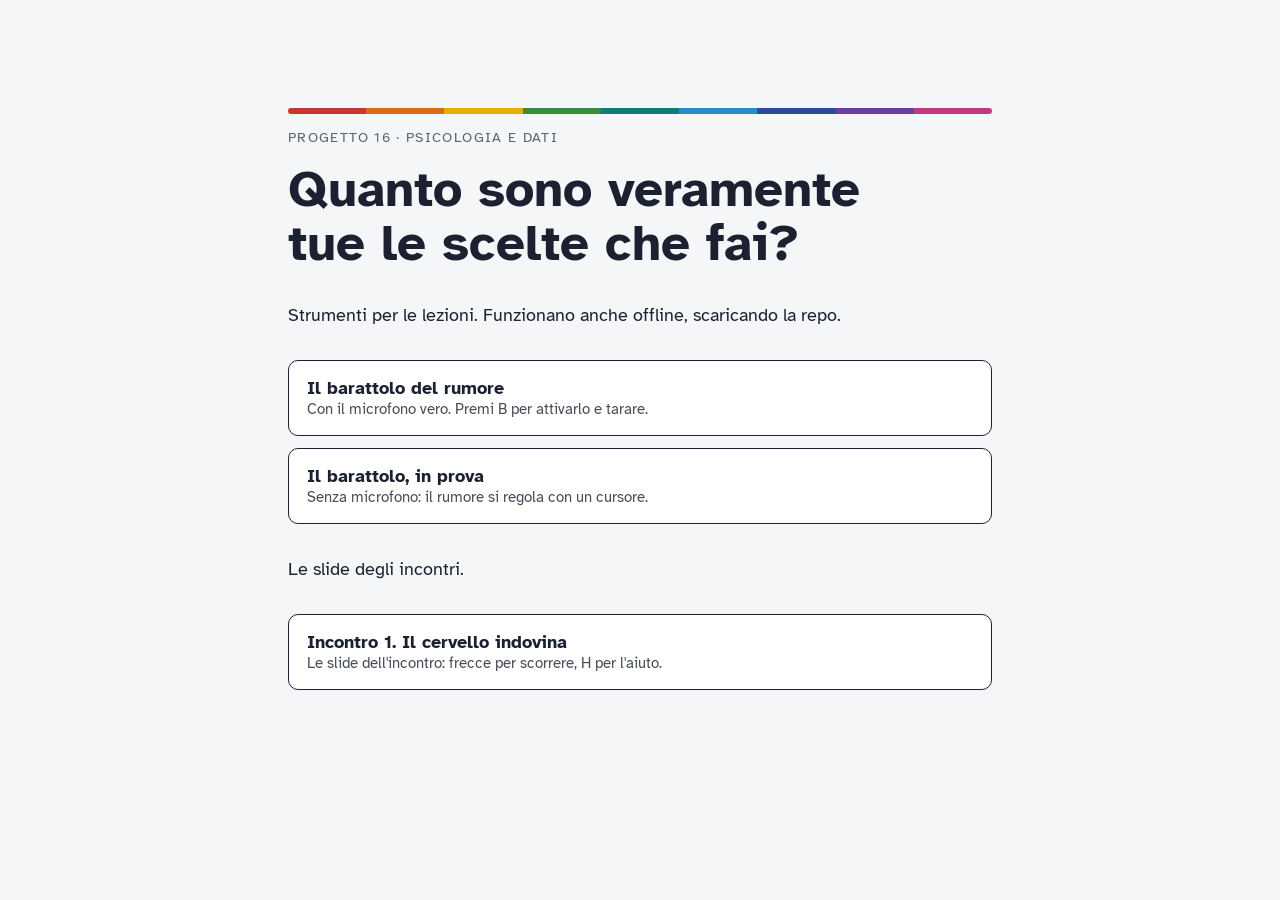
==== index.html @ e58c935a "Sito: slide dell'incontro 1 pubblicate (D-83) Co-Authored-By: Claude Opus 5.5 <noreply@anthropic.com" ====
<!doctype html>
<html lang="it">
<head>
<meta charset="utf-8">
<meta name="viewport" content="width=device-width, initial-scale=1">
<title>Progetto 16</title>
<link rel="stylesheet" href="design/palette.css">
<style>
@font-face{font-family:"Atkinson Hyperlegible";src:url("design/fonts/AtkinsonHyperlegible-Regular.ttf");font-weight:400}
@font-face{font-family:"Atkinson Hyperlegible";src:url("design/fonts/AtkinsonHyperlegible-Bold.ttf");font-weight:700}
body{margin:0;background:var(--p16-carta);color:var(--p16-inchiostro);font-family:var(--p16-font)}
main{max-width:44rem;margin:0 auto;padding:12vh 20px}
.occhiello{font-size:.85rem;letter-spacing:.1em;text-transform:uppercase;color:var(--p16-grigio)}
h1{font-size:clamp(2rem,6vw,3.2rem);line-height:1.05;margin:.3em 0 .6em;text-wrap:balance}
p{font-size:1.1rem;line-height:1.5}
ul{list-style:none;padding:0;display:grid;gap:12px;margin:2rem 0}
a.voce{display:block;padding:16px 18px;border:1.5px solid var(--p16-inchiostro);border-radius:10px;
  color:var(--p16-inchiostro);text-decoration:none;background:var(--p16-bianco)}
a.voce:hover,a.voce:focus-visible{background:var(--p16-inchiostro);color:var(--p16-bianco);outline:none}
a.voce b{display:block;font-size:1.15rem}
a.voce span{font-size:.95rem;opacity:.8}
.strisce{display:flex;height:6px;border-radius:3px;overflow:hidden}
.strisce i{flex:1}
</style>
</head>
<body>
<main>
  <div class="strisce" aria-hidden="true">
    <i style="background:var(--p16-g-rosso)"></i><i style="background:var(--p16-g-arancio)"></i><i style="background:var(--p16-g-giallo)"></i>
    <i style="background:var(--p16-g-verde)"></i><i style="background:var(--p16-g-petrolio)"></i><i style="background:var(--p16-g-azzurro)"></i>
    <i style="background:var(--p16-g-blu)"></i><i style="background:var(--p16-g-viola)"></i><i style="background:var(--p16-g-rosa)"></i>
  </div>
  <p class="occhiello">Progetto 16 · Psicologia e dati</p>
  <h1>Quanto sono veramente tue le scelte che fai?</h1>
  <p>Strumenti per le lezioni. Funzionano anche offline, scaricando la repo.</p>
  <ul>
    <li><a class="voce" href="semaforo/demo.html"><b>Il barattolo del rumore</b><span>Con il microfono vero. Premi B per attivarlo e tarare.</span></a></li>
    <li><a class="voce" href="semaforo/demo.html?simula"><b>Il barattolo, in prova</b><span>Senza microfono: il rumore si regola con un cursore.</span></a></li>
  </ul>
  <p>Le slide degli incontri.</p>
  <ul id="incontri">
    <li><a class="voce" href="incontri/incontro-01/"><b>Incontro 1. Il cervello indovina</b><span>Le slide dell'incontro: frecce per scorrere, H per l'aiuto.</span></a></li>
  </ul>
</main>
</body>
</html>
---- design/palette.css ----
/* Progetto 16. Palette comune (traduzione di palette.json).
   Uso: <link rel="stylesheet" href="../design/palette.css">
   Le slide sono proiettate su sfondo chiaro (carta) con testo inchiostro;
   i colori dei gruppi sono accenti, mai sfondi di testo lungo. */
:root{
  --p16-carta:#F5F6F8;
  --p16-bianco:#FFFFFF;
  --p16-inchiostro:#1B2130;
  --p16-grigio:#5B6475;
  --p16-linea:#D5DAE2;
  --p16-notte:#0D1322;

  --p16-calma:#2FA36B;
  --p16-attenzione:#E3A008;
  --p16-blocco:#D9482B;

  --p16-g-rosso:#C8372D;
  --p16-g-arancio:#DB6A1C;
  --p16-g-giallo:#E2B007;
  --p16-g-verde:#3A8A3E;
  --p16-g-petrolio:#0E7C7B;
  --p16-g-azzurro:#2C8BC9;
  --p16-g-blu:#2E4A9B;
  --p16-g-viola:#6B3FA0;
  --p16-g-rosa:#C2387F;

  --p16-font:"Atkinson Hyperlegible","Atkinson",system-ui,-apple-system,"Segoe UI",sans-serif;
}
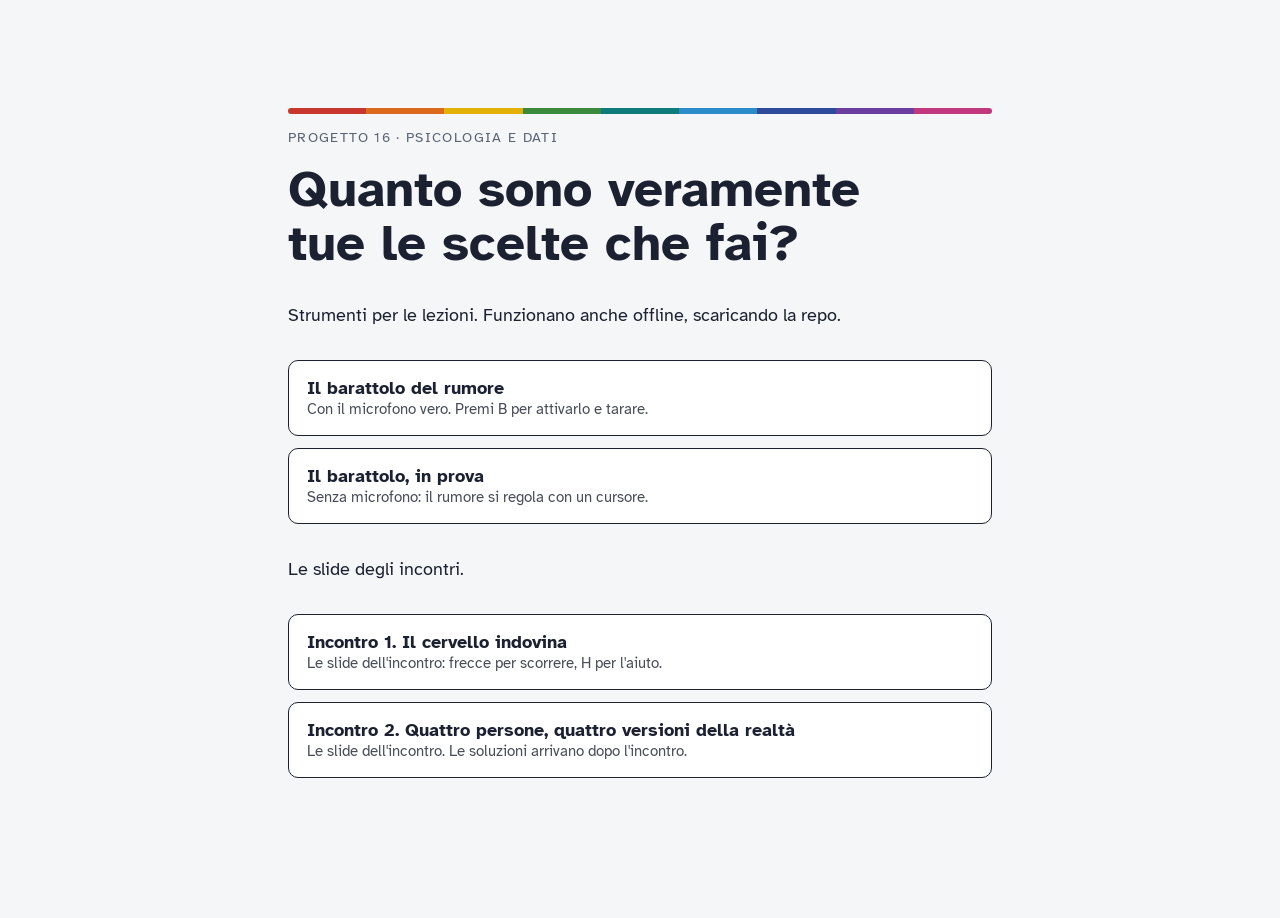
==== commit 1d73b685: "Barattolo: interventi a mano (M, K); parti comuni delle lezioni; incontro 2 senza slide riservate (D" ====
--- a/index.html
+++ b/index.html
@@ -40,6 +40,7 @@
   <p>Le slide degli incontri.</p>
   <ul id="incontri">
     <li><a class="voce" href="incontri/incontro-01/"><b>Incontro 1. Il cervello indovina</b><span>Le slide dell'incontro: frecce per scorrere, H per l'aiuto.</span></a></li>
+    <li><a class="voce" href="incontri/incontro-02/"><b>Incontro 2. Quattro persone, quattro versioni della realtà</b><span>Le slide dell'incontro. Le soluzioni arrivano dopo l'incontro.</span></a></li>
   </ul>
 </main>
 </body>
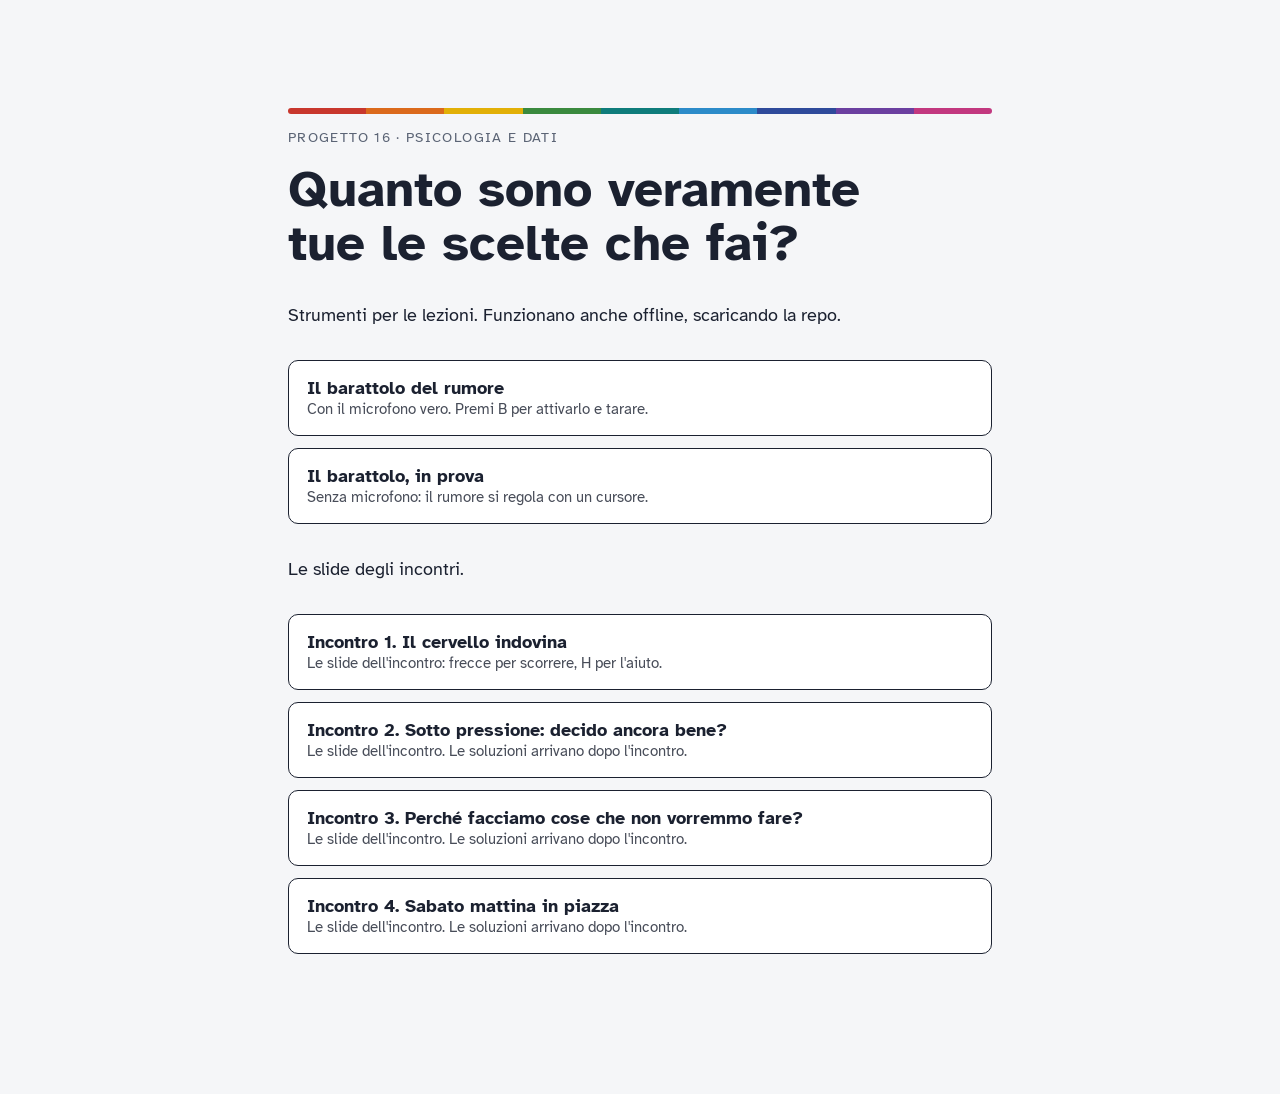
==== commit 8181c8c1: "Incontri 2 (Sotto pressione), 3 e 4 sul sito, senza le slide riservate (D-100, D-101, D-102) Co-Auth" ====
--- a/index.html
+++ b/index.html
@@ -40,7 +40,9 @@
   <p>Le slide degli incontri.</p>
   <ul id="incontri">
     <li><a class="voce" href="incontri/incontro-01/"><b>Incontro 1. Il cervello indovina</b><span>Le slide dell'incontro: frecce per scorrere, H per l'aiuto.</span></a></li>
-    <li><a class="voce" href="incontri/incontro-02/"><b>Incontro 2. Quattro persone, quattro versioni della realtà</b><span>Le slide dell'incontro. Le soluzioni arrivano dopo l'incontro.</span></a></li>
+    <li><a class="voce" href="incontri/incontro-02/"><b>Incontro 2. Sotto pressione: decido ancora bene?</b><span>Le slide dell'incontro. Le soluzioni arrivano dopo l'incontro.</span></a></li>
+    <li><a class="voce" href="incontri/incontro-03/"><b>Incontro 3. Perché facciamo cose che non vorremmo fare?</b><span>Le slide dell'incontro. Le soluzioni arrivano dopo l'incontro.</span></a></li>
+    <li><a class="voce" href="incontri/incontro-04/"><b>Incontro 4. Sabato mattina in piazza</b><span>Le slide dell'incontro. Le soluzioni arrivano dopo l'incontro.</span></a></li>
   </ul>
 </main>
 </body>
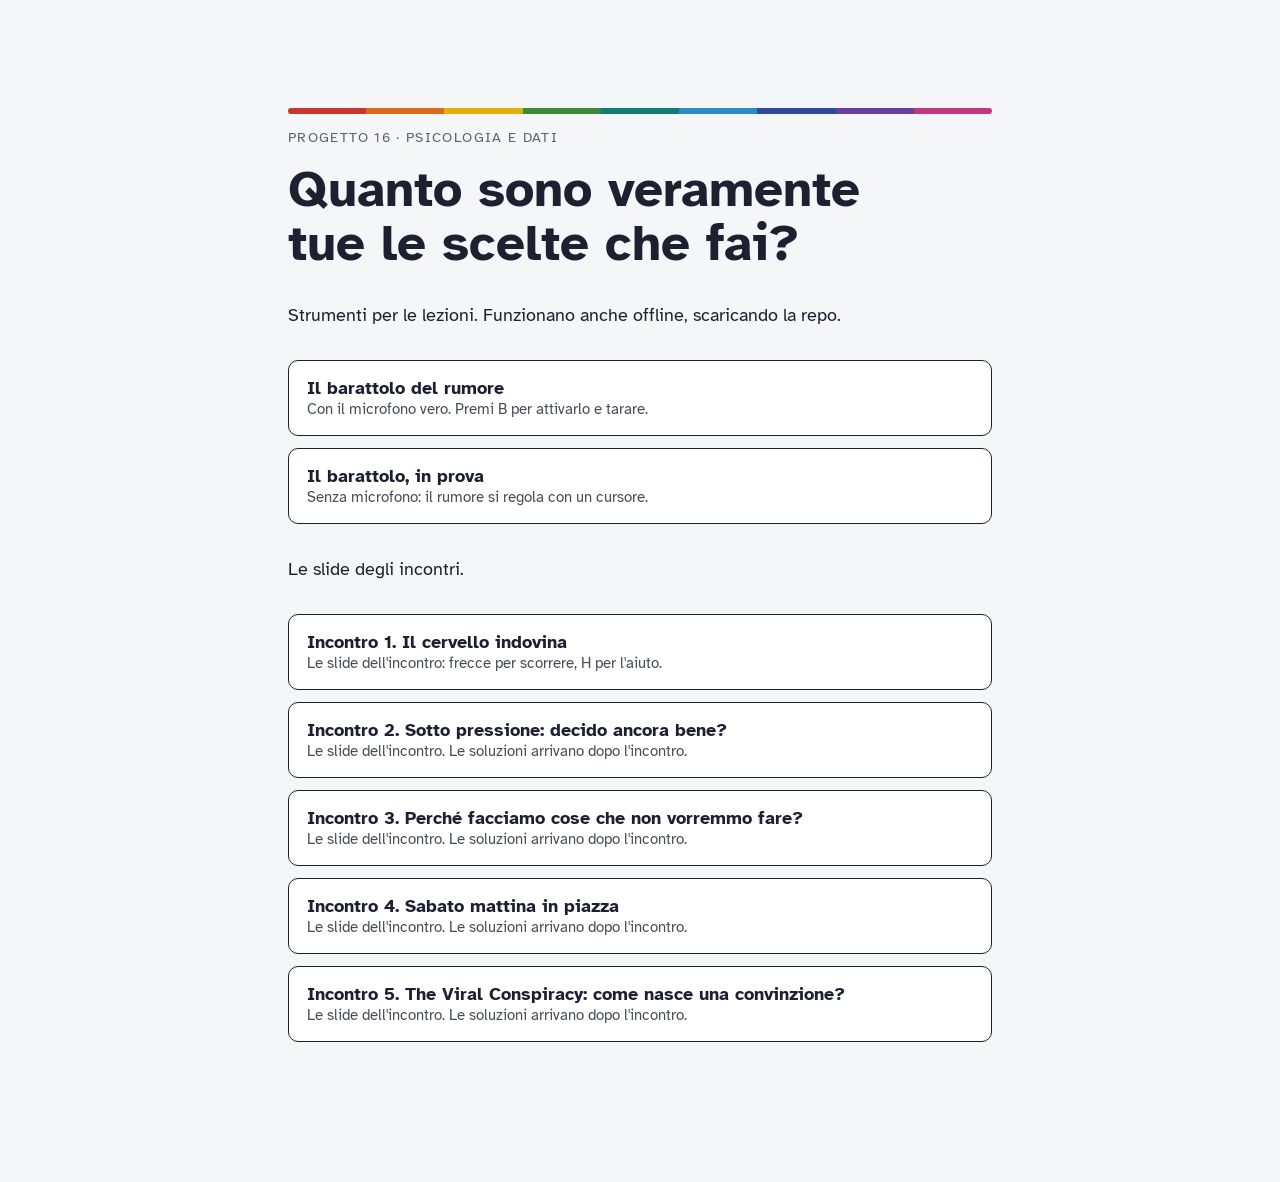
==== commit 0385a917: "Incontri 3, 4 e 5 aggiornati sul sito (D-103 ... D-109), senza le slide riservate; modifica a mano d" ====
--- a/index.html
+++ b/index.html
@@ -43,6 +43,7 @@
     <li><a class="voce" href="incontri/incontro-02/"><b>Incontro 2. Sotto pressione: decido ancora bene?</b><span>Le slide dell'incontro. Le soluzioni arrivano dopo l'incontro.</span></a></li>
     <li><a class="voce" href="incontri/incontro-03/"><b>Incontro 3. Perché facciamo cose che non vorremmo fare?</b><span>Le slide dell'incontro. Le soluzioni arrivano dopo l'incontro.</span></a></li>
     <li><a class="voce" href="incontri/incontro-04/"><b>Incontro 4. Sabato mattina in piazza</b><span>Le slide dell'incontro. Le soluzioni arrivano dopo l'incontro.</span></a></li>
+    <li><a class="voce" href="incontri/incontro-05/"><b>Incontro 5. The Viral Conspiracy: come nasce una convinzione?</b><span>Le slide dell'incontro. Le soluzioni arrivano dopo l'incontro.</span></a></li>
   </ul>
 </main>
 </body>
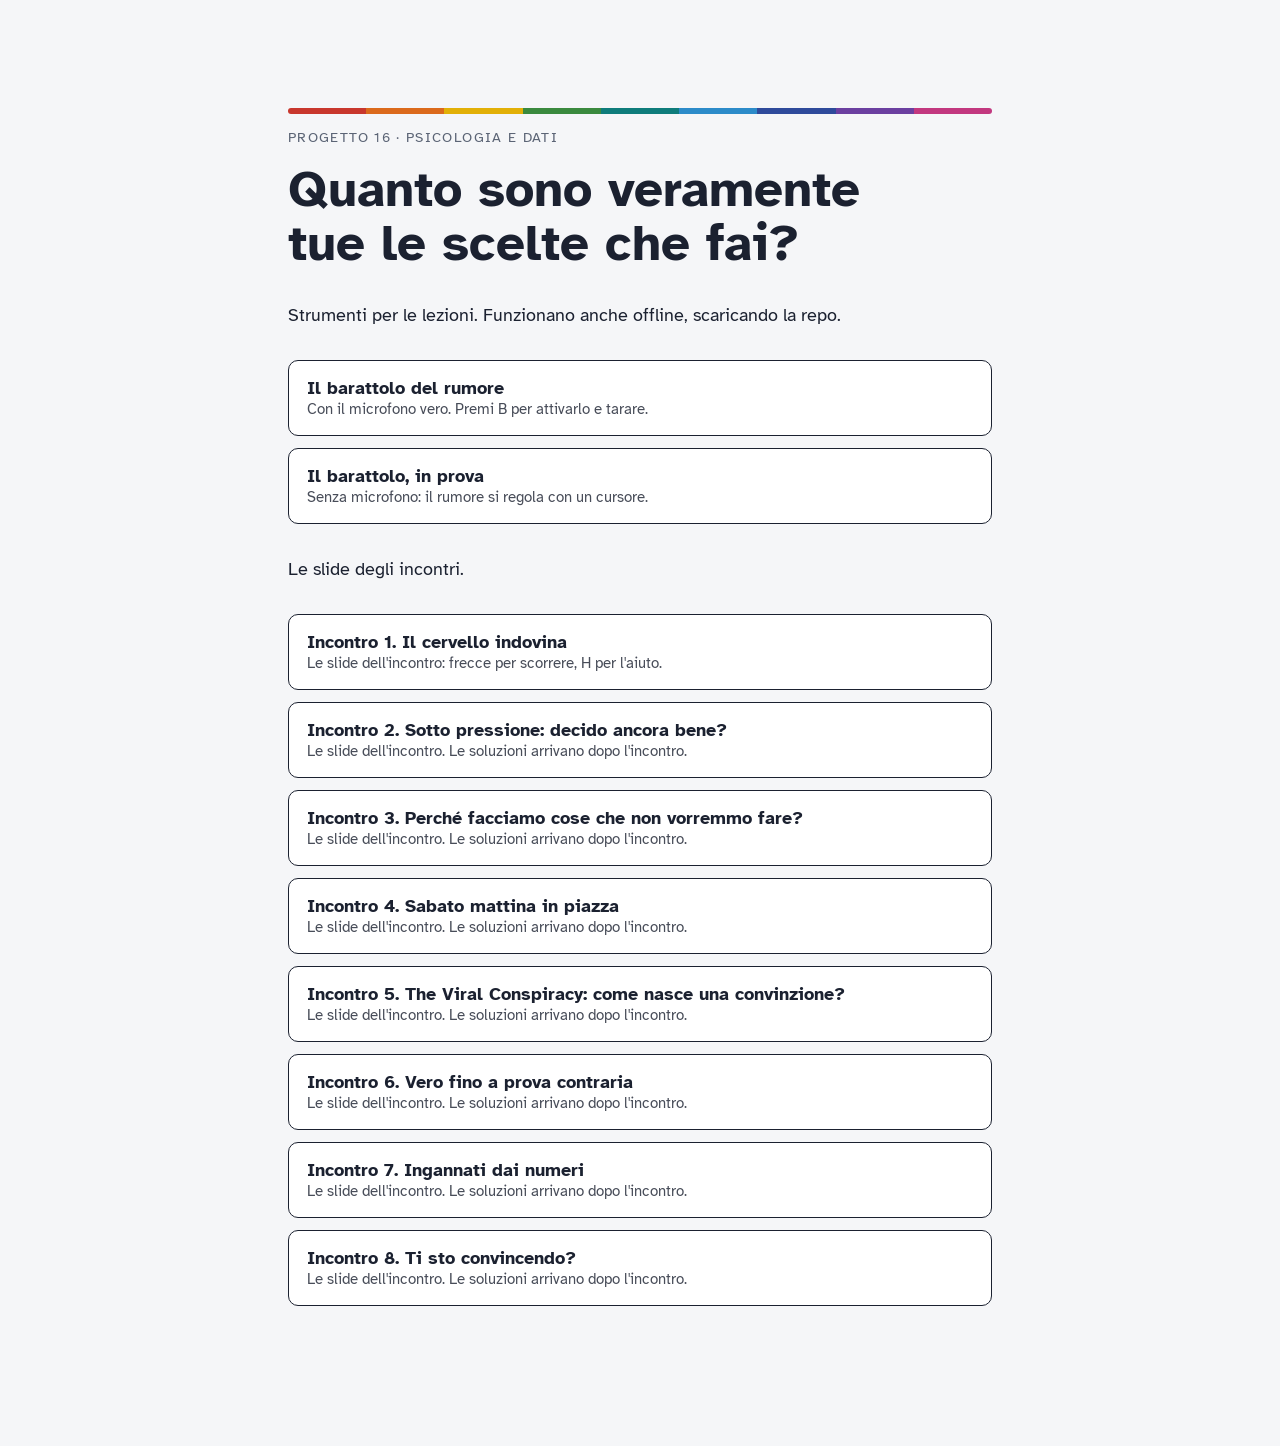
==== commit 47bea8af: "Incontri 6, 7 e 8 sul sito, senza le slide riservate (D-110 ... D-114) Co-Authored-By: Claude Opus 5" ====
--- a/index.html
+++ b/index.html
@@ -44,6 +44,9 @@
     <li><a class="voce" href="incontri/incontro-03/"><b>Incontro 3. Perché facciamo cose che non vorremmo fare?</b><span>Le slide dell'incontro. Le soluzioni arrivano dopo l'incontro.</span></a></li>
     <li><a class="voce" href="incontri/incontro-04/"><b>Incontro 4. Sabato mattina in piazza</b><span>Le slide dell'incontro. Le soluzioni arrivano dopo l'incontro.</span></a></li>
     <li><a class="voce" href="incontri/incontro-05/"><b>Incontro 5. The Viral Conspiracy: come nasce una convinzione?</b><span>Le slide dell'incontro. Le soluzioni arrivano dopo l'incontro.</span></a></li>
+    <li><a class="voce" href="incontri/incontro-06/"><b>Incontro 6. Vero fino a prova contraria</b><span>Le slide dell'incontro. Le soluzioni arrivano dopo l'incontro.</span></a></li>
+    <li><a class="voce" href="incontri/incontro-07/"><b>Incontro 7. Ingannati dai numeri</b><span>Le slide dell'incontro. Le soluzioni arrivano dopo l'incontro.</span></a></li>
+    <li><a class="voce" href="incontri/incontro-08/"><b>Incontro 8. Ti sto convincendo?</b><span>Le slide dell'incontro. Le soluzioni arrivano dopo l'incontro.</span></a></li>
   </ul>
 </main>
 </body>
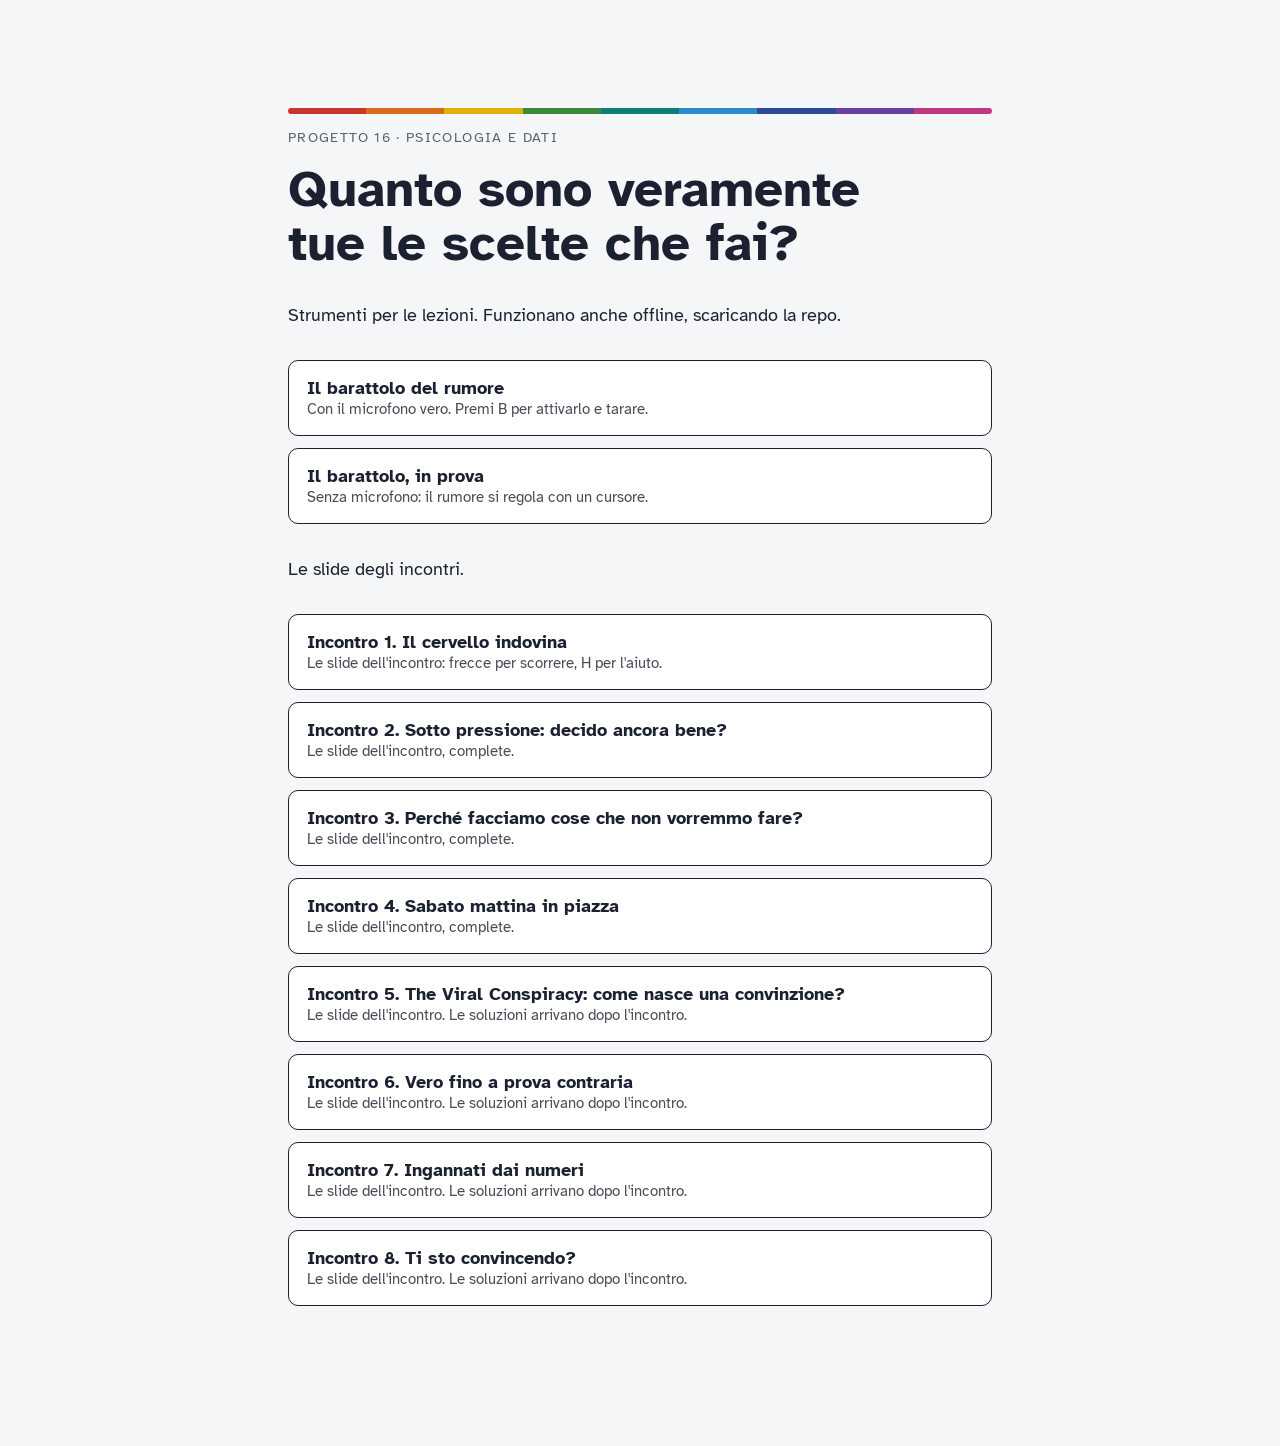
==== commit 1f4113e9: "Incontri 2, 3 e 4 completi sul sito, con le soluzioni (D-115) Co-Authored-By: Claude Opus 5.5 <norep" ====
--- a/index.html
+++ b/index.html
@@ -40,9 +40,9 @@
   <p>Le slide degli incontri.</p>
   <ul id="incontri">
     <li><a class="voce" href="incontri/incontro-01/"><b>Incontro 1. Il cervello indovina</b><span>Le slide dell'incontro: frecce per scorrere, H per l'aiuto.</span></a></li>
-    <li><a class="voce" href="incontri/incontro-02/"><b>Incontro 2. Sotto pressione: decido ancora bene?</b><span>Le slide dell'incontro. Le soluzioni arrivano dopo l'incontro.</span></a></li>
-    <li><a class="voce" href="incontri/incontro-03/"><b>Incontro 3. Perché facciamo cose che non vorremmo fare?</b><span>Le slide dell'incontro. Le soluzioni arrivano dopo l'incontro.</span></a></li>
-    <li><a class="voce" href="incontri/incontro-04/"><b>Incontro 4. Sabato mattina in piazza</b><span>Le slide dell'incontro. Le soluzioni arrivano dopo l'incontro.</span></a></li>
+    <li><a class="voce" href="incontri/incontro-02/"><b>Incontro 2. Sotto pressione: decido ancora bene?</b><span>Le slide dell'incontro, complete.</span></a></li>
+    <li><a class="voce" href="incontri/incontro-03/"><b>Incontro 3. Perché facciamo cose che non vorremmo fare?</b><span>Le slide dell'incontro, complete.</span></a></li>
+    <li><a class="voce" href="incontri/incontro-04/"><b>Incontro 4. Sabato mattina in piazza</b><span>Le slide dell'incontro, complete.</span></a></li>
     <li><a class="voce" href="incontri/incontro-05/"><b>Incontro 5. The Viral Conspiracy: come nasce una convinzione?</b><span>Le slide dell'incontro. Le soluzioni arrivano dopo l'incontro.</span></a></li>
     <li><a class="voce" href="incontri/incontro-06/"><b>Incontro 6. Vero fino a prova contraria</b><span>Le slide dell'incontro. Le soluzioni arrivano dopo l'incontro.</span></a></li>
     <li><a class="voce" href="incontri/incontro-07/"><b>Incontro 7. Ingannati dai numeri</b><span>Le slide dell'incontro. Le soluzioni arrivano dopo l'incontro.</span></a></li>
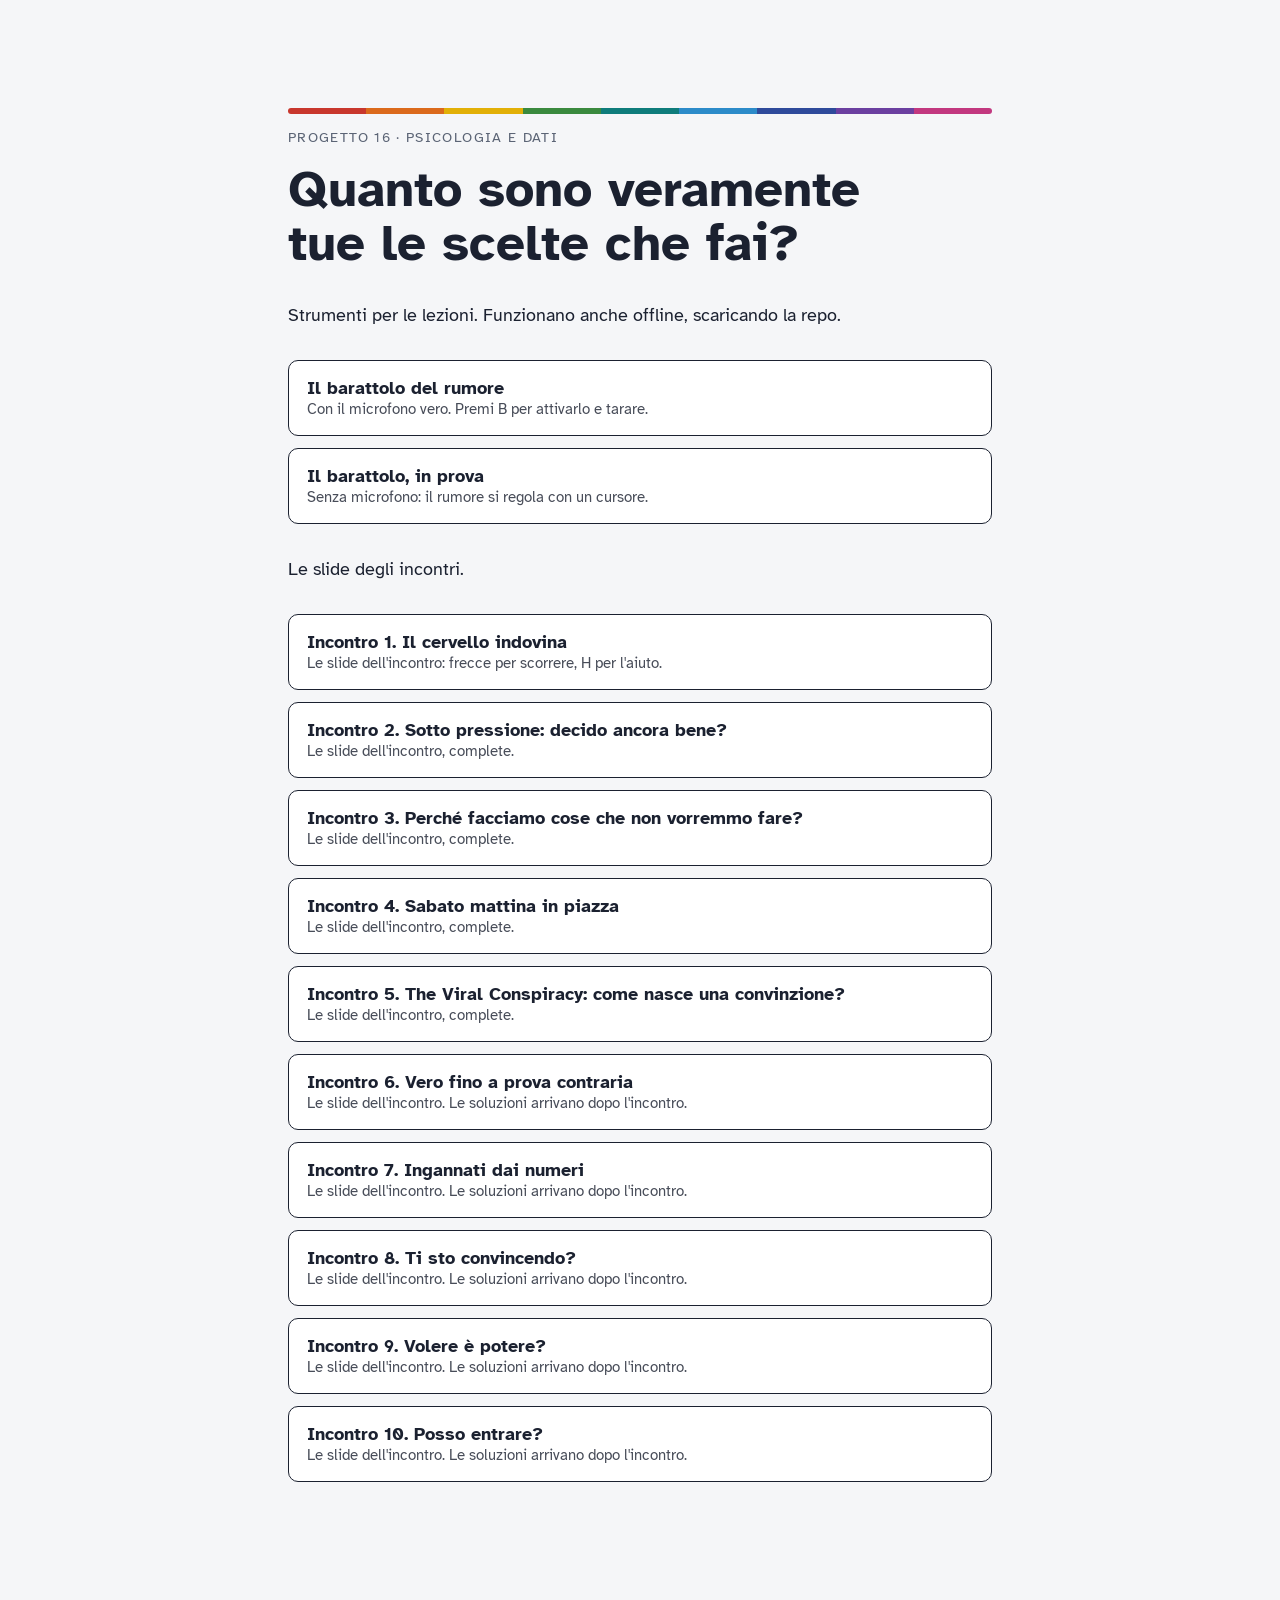
==== commit 54191680: "Incontro 5 completo (D-116); incontri 6-10 sul sito senza le slide riservate; classe a 26 iscritti (" ====
--- a/index.html
+++ b/index.html
@@ -43,10 +43,12 @@
     <li><a class="voce" href="incontri/incontro-02/"><b>Incontro 2. Sotto pressione: decido ancora bene?</b><span>Le slide dell'incontro, complete.</span></a></li>
     <li><a class="voce" href="incontri/incontro-03/"><b>Incontro 3. Perché facciamo cose che non vorremmo fare?</b><span>Le slide dell'incontro, complete.</span></a></li>
     <li><a class="voce" href="incontri/incontro-04/"><b>Incontro 4. Sabato mattina in piazza</b><span>Le slide dell'incontro, complete.</span></a></li>
-    <li><a class="voce" href="incontri/incontro-05/"><b>Incontro 5. The Viral Conspiracy: come nasce una convinzione?</b><span>Le slide dell'incontro. Le soluzioni arrivano dopo l'incontro.</span></a></li>
+    <li><a class="voce" href="incontri/incontro-05/"><b>Incontro 5. The Viral Conspiracy: come nasce una convinzione?</b><span>Le slide dell'incontro, complete.</span></a></li>
     <li><a class="voce" href="incontri/incontro-06/"><b>Incontro 6. Vero fino a prova contraria</b><span>Le slide dell'incontro. Le soluzioni arrivano dopo l'incontro.</span></a></li>
     <li><a class="voce" href="incontri/incontro-07/"><b>Incontro 7. Ingannati dai numeri</b><span>Le slide dell'incontro. Le soluzioni arrivano dopo l'incontro.</span></a></li>
     <li><a class="voce" href="incontri/incontro-08/"><b>Incontro 8. Ti sto convincendo?</b><span>Le slide dell'incontro. Le soluzioni arrivano dopo l'incontro.</span></a></li>
+    <li><a class="voce" href="incontri/incontro-09/"><b>Incontro 9. Volere è potere?</b><span>Le slide dell'incontro. Le soluzioni arrivano dopo l'incontro.</span></a></li>
+    <li><a class="voce" href="incontri/incontro-10/"><b>Incontro 10. Posso entrare?</b><span>Le slide dell'incontro. Le soluzioni arrivano dopo l'incontro.</span></a></li>
   </ul>
 </main>
 </body>
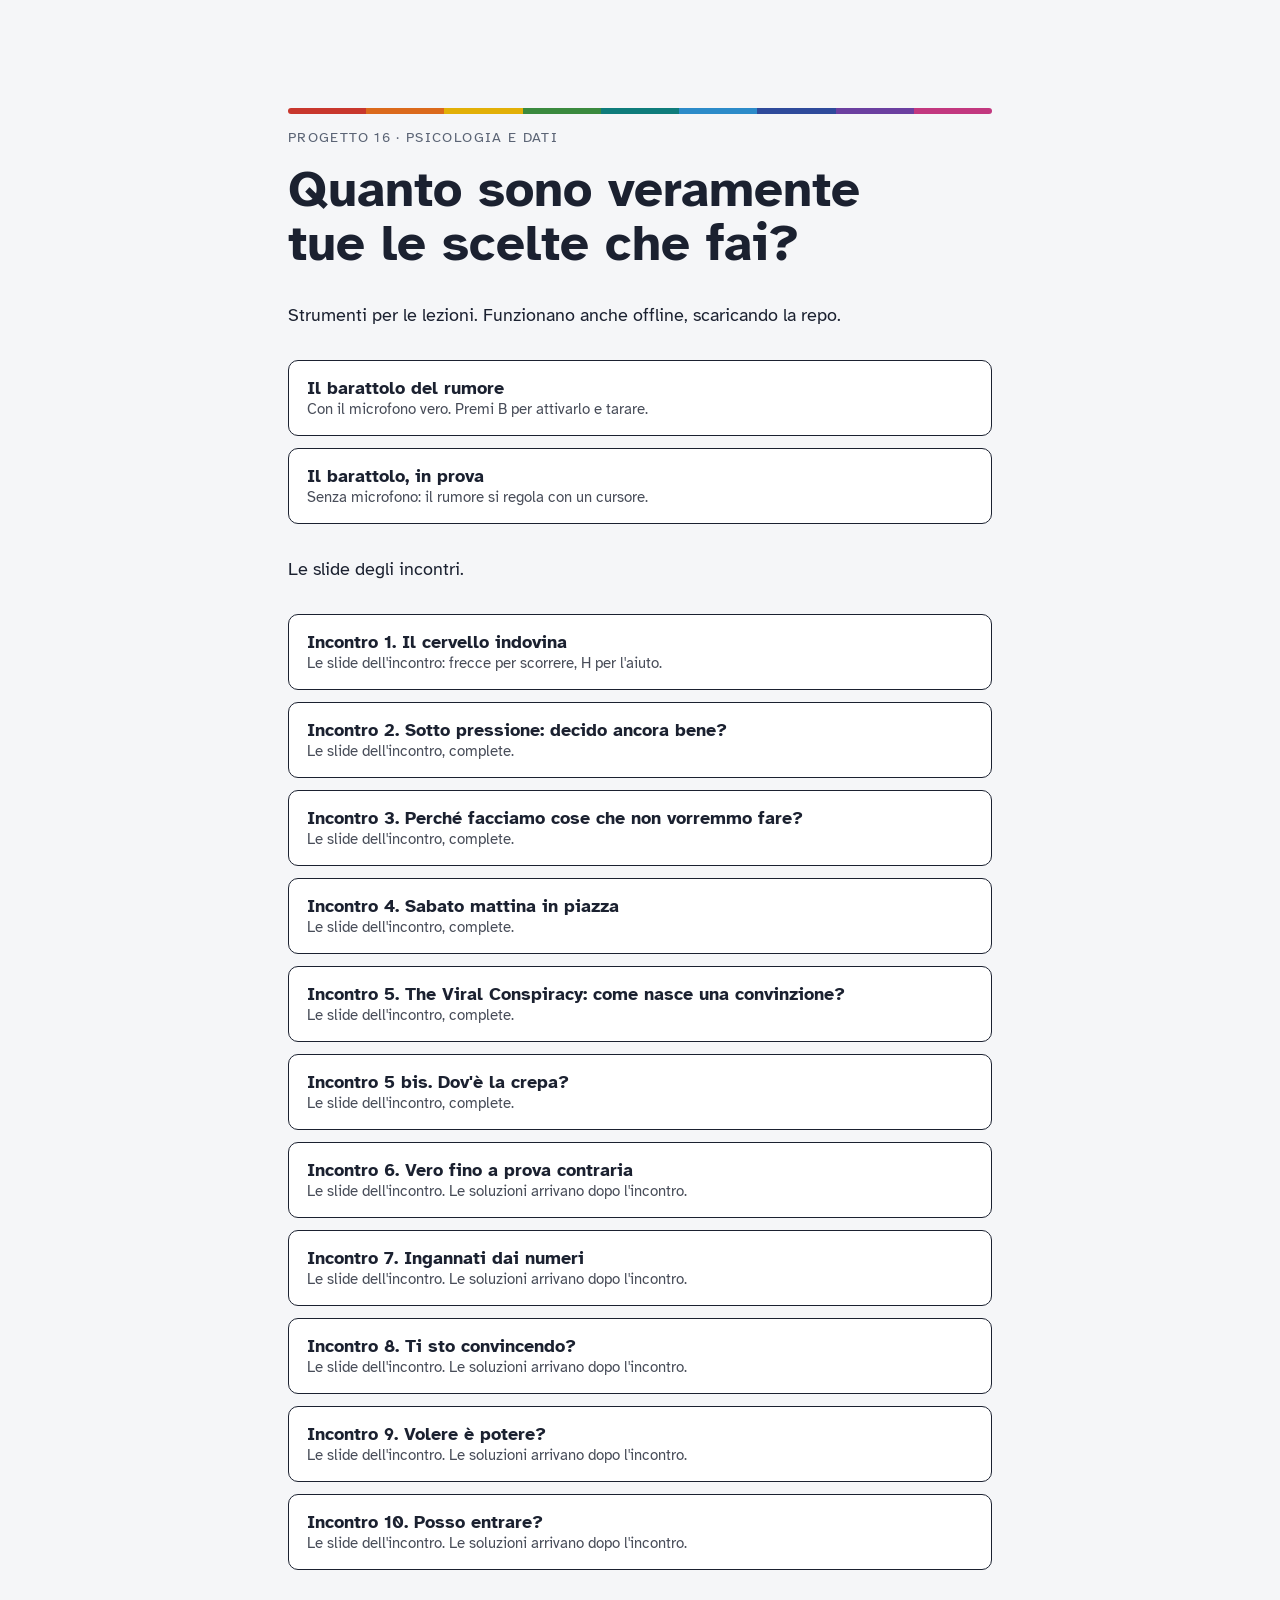
==== commit 6046eb9d: "Incontro 5 bis completo; incontro 6 con la prima pratica; incontro 8, slide costruisci dentro la fin" ====
--- a/index.html
+++ b/index.html
@@ -44,6 +44,7 @@
     <li><a class="voce" href="incontri/incontro-03/"><b>Incontro 3. Perché facciamo cose che non vorremmo fare?</b><span>Le slide dell'incontro, complete.</span></a></li>
     <li><a class="voce" href="incontri/incontro-04/"><b>Incontro 4. Sabato mattina in piazza</b><span>Le slide dell'incontro, complete.</span></a></li>
     <li><a class="voce" href="incontri/incontro-05/"><b>Incontro 5. The Viral Conspiracy: come nasce una convinzione?</b><span>Le slide dell'incontro, complete.</span></a></li>
+    <li><a class="voce" href="incontri/incontro-05bis/"><b>Incontro 5 bis. Dov'è la crepa?</b><span>Le slide dell'incontro, complete.</span></a></li>
     <li><a class="voce" href="incontri/incontro-06/"><b>Incontro 6. Vero fino a prova contraria</b><span>Le slide dell'incontro. Le soluzioni arrivano dopo l'incontro.</span></a></li>
     <li><a class="voce" href="incontri/incontro-07/"><b>Incontro 7. Ingannati dai numeri</b><span>Le slide dell'incontro. Le soluzioni arrivano dopo l'incontro.</span></a></li>
     <li><a class="voce" href="incontri/incontro-08/"><b>Incontro 8. Ti sto convincendo?</b><span>Le slide dell'incontro. Le soluzioni arrivano dopo l'incontro.</span></a></li>
